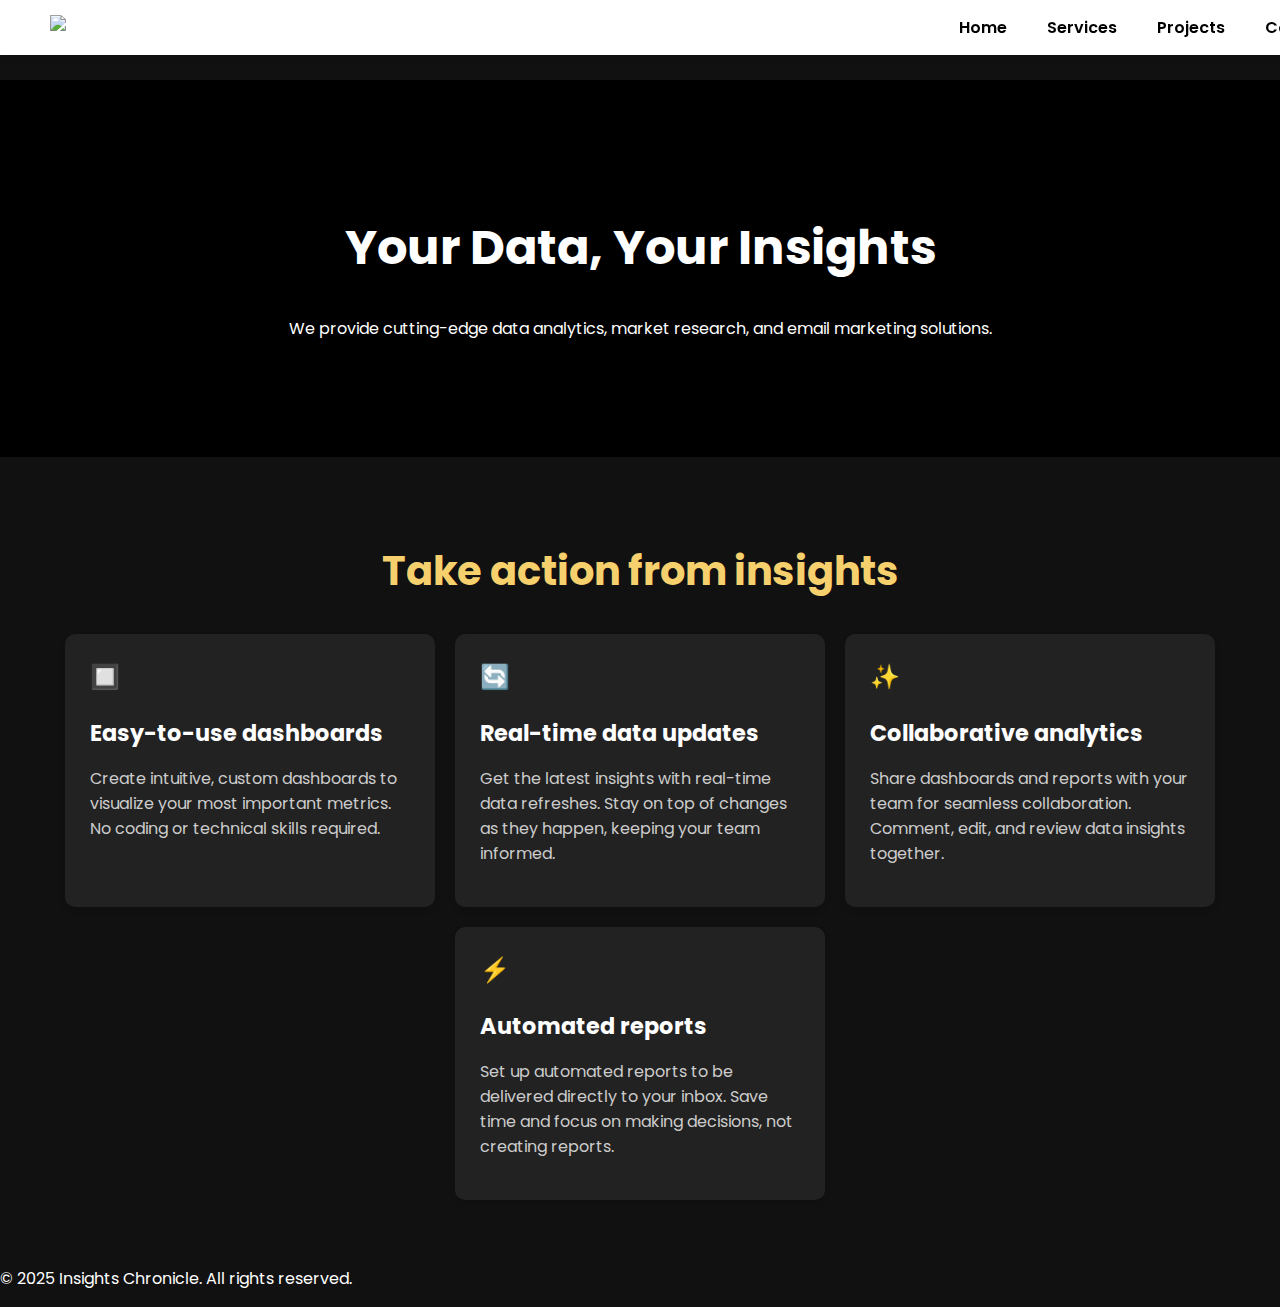
==== index.html @ 11c47a05 "Update index.html" ====
<!DOCTYPE html>
<html lang="en">
<head>
    <meta charset="UTF-8">
    <meta name="viewport" content="width=device-width, initial-scale=1.0">
    <title>Insights Chronicle</title>
    <link href="https://fonts.googleapis.com/css2?family=Poppins:wght@300;400;600&display=swap" rel="stylesheet">
    <style>
        body {
            font-family: 'Poppins', sans-serif;
            margin: 0;
            padding: 0;
            background: #111;
            color: white;
        }
        nav {
            display: flex;
            justify-content: space-between;
            align-items: center;
            background: white;
            padding: 15px 50px;
            position: fixed;
            width: 156%;
            top: 0;
            left: 0;
            z-index: 1000;
            box-shadow: 0px 4px 6px rgba(0, 0, 0, 0.1);
        }
        .logo img {
            height: 90px;
        }
        .nav-container {
            display: flex;
            justify-content: center;
            flex-grow: 1;
        }
        .nav-links {
            display: flex;
            gap: 40px;
            justify-content: center;
            flex-grow: 1;
        }
        nav a {
            color: black;
            text-decoration: none;
            font-weight: 600;
            transition: color 0.3s ease-in-out;
        }
        nav a:hover {
            color: #f39c12;
        }
        .hero {
            text-align: center;
            padding: 100px 20px;
            background: black;
            color: white;
            margin-top: 80px;
            animation: fadeIn 2s ease-in-out;
        }
        .hero h1 {
            font-size: 3rem;
        }
        .insights-section {
            text-align: center;
            padding: 50px;
            background: #111;
            color: white;
        }
        .insights-section h2 {
            font-size: 2.5rem;
            color: #f5d06d;
        }
        .insights-container {
            display: flex;
            justify-content: center;
            gap: 20px;
            flex-wrap: wrap;
            margin-top: 30px;
        }
        .insight-box {
            background: #222;
            padding: 25px;
            border-radius: 10px;
            width: 320px;
            text-align: left;
            box-shadow: 0px 4px 6px rgba(0, 0, 0, 0.1);
            transition: transform 0.3s ease-in-out;
        }
        .insight-box:hover {
            transform: scale(1.05);
        }
        .insight-box .icon {
            font-size: 24px;
            display: block;
            margin-bottom: 10px;
            color: #f5d06d;
        }
        .insight-box h3 {
            font-size: 1.4rem;
            margin-bottom: 10px;
            color: white;
        }
        .insight-box p {
            font-size: 1rem;
            color: #ccc;
        }
        @media (max-width: 768px) {
            .insights-container {
                flex-direction: column;
                align-items: center;
            }
            .nav-container {
                flex-direction: column;
            }
            .nav-links {
                flex-direction: column;
                text-align: center;
            }
        }
    </style>
</head>
<body>
    <nav>
        <div class="logo">
            <img src="https://raw.githubusercontent.com/alexpatrick26/InsightsChronicle/main/New%20-%20LOGO.png" alt="Insights Chronicle Logo">
        </div>
        <div class="nav-container">
            <div class="nav-links">
                <a href="#">Home</a>
                <a href="services.html">Services</a>
                <a href="projects.html">Projects</a>
                <a href="#">Contact</a>
            </div>
        </div>
    </nav>
    
    <section class="hero">
        <h1>Your Data, Your Insights</h1>
        <p>We provide cutting-edge data analytics, market research, and email marketing solutions.</p>
    </section>
    
    <section class="insights-section">
        <h2>Take action from insights</h2>
        <div class="insights-container">
            <div class="insight-box">
                <span class="icon">🔲</span>
                <h3>Easy-to-use dashboards</h3>
                <p>Create intuitive, custom dashboards to visualize your most important metrics. No coding or technical skills required.</p>
            </div>
            <div class="insight-box">
                <span class="icon">🔄</span>
                <h3>Real-time data updates</h3>
                <p>Get the latest insights with real-time data refreshes. Stay on top of changes as they happen, keeping your team informed.</p>
            </div>
            <div class="insight-box">
                <span class="icon">✨</span>
                <h3>Collaborative analytics</h3>
                <p>Share dashboards and reports with your team for seamless collaboration. Comment, edit, and review data insights together.</p>
            </div>
            <div class="insight-box">
                <span class="icon">⚡</span>
                <h3>Automated reports</h3>
                <p>Set up automated reports to be delivered directly to your inbox. Save time and focus on making decisions, not creating reports.</p>
            </div>
        </div>
    </section>

    <footer>
        <p>&copy; 2025 Insights Chronicle. All rights reserved.</p>
    </footer>
</body>
</html>
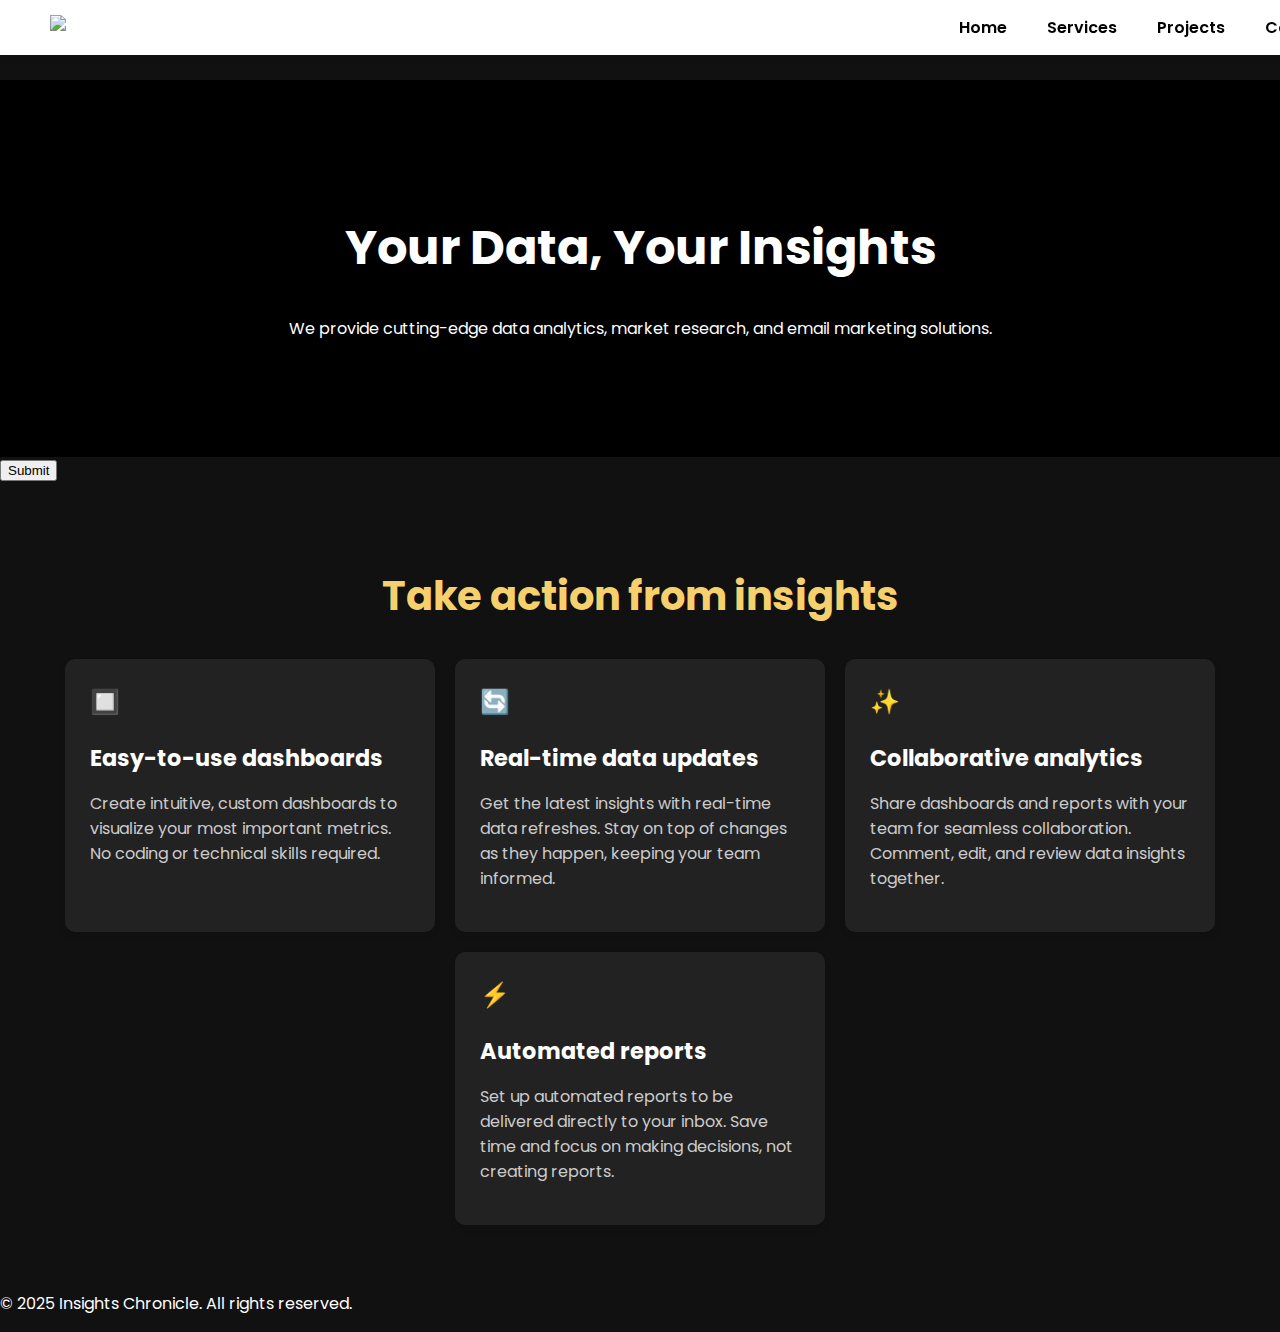
==== commit 794f7326: "Update index.html" ====
--- a/index.html
+++ b/index.html
@@ -126,10 +126,10 @@
         </div>
         <div class="nav-container">
             <div class="nav-links">
-                <a href="#">Home</a>
+                <a href="index.html">Home</a>
                 <a href="services.html">Services</a>
                 <a href="projects.html">Projects</a>
-                <a href="#">Contact</a>
+                <a href="contact.html">Contact</a>
             </div>
         </div>
     </nav>
@@ -138,6 +138,8 @@
         <h1>Your Data, Your Insights</h1>
         <p>We provide cutting-edge data analytics, market research, and email marketing solutions.</p>
     </section>
+
+    <button class="arc-btn-retro">Submit</button>
     
     <section class="insights-section">
         <h2>Take action from insights</h2>
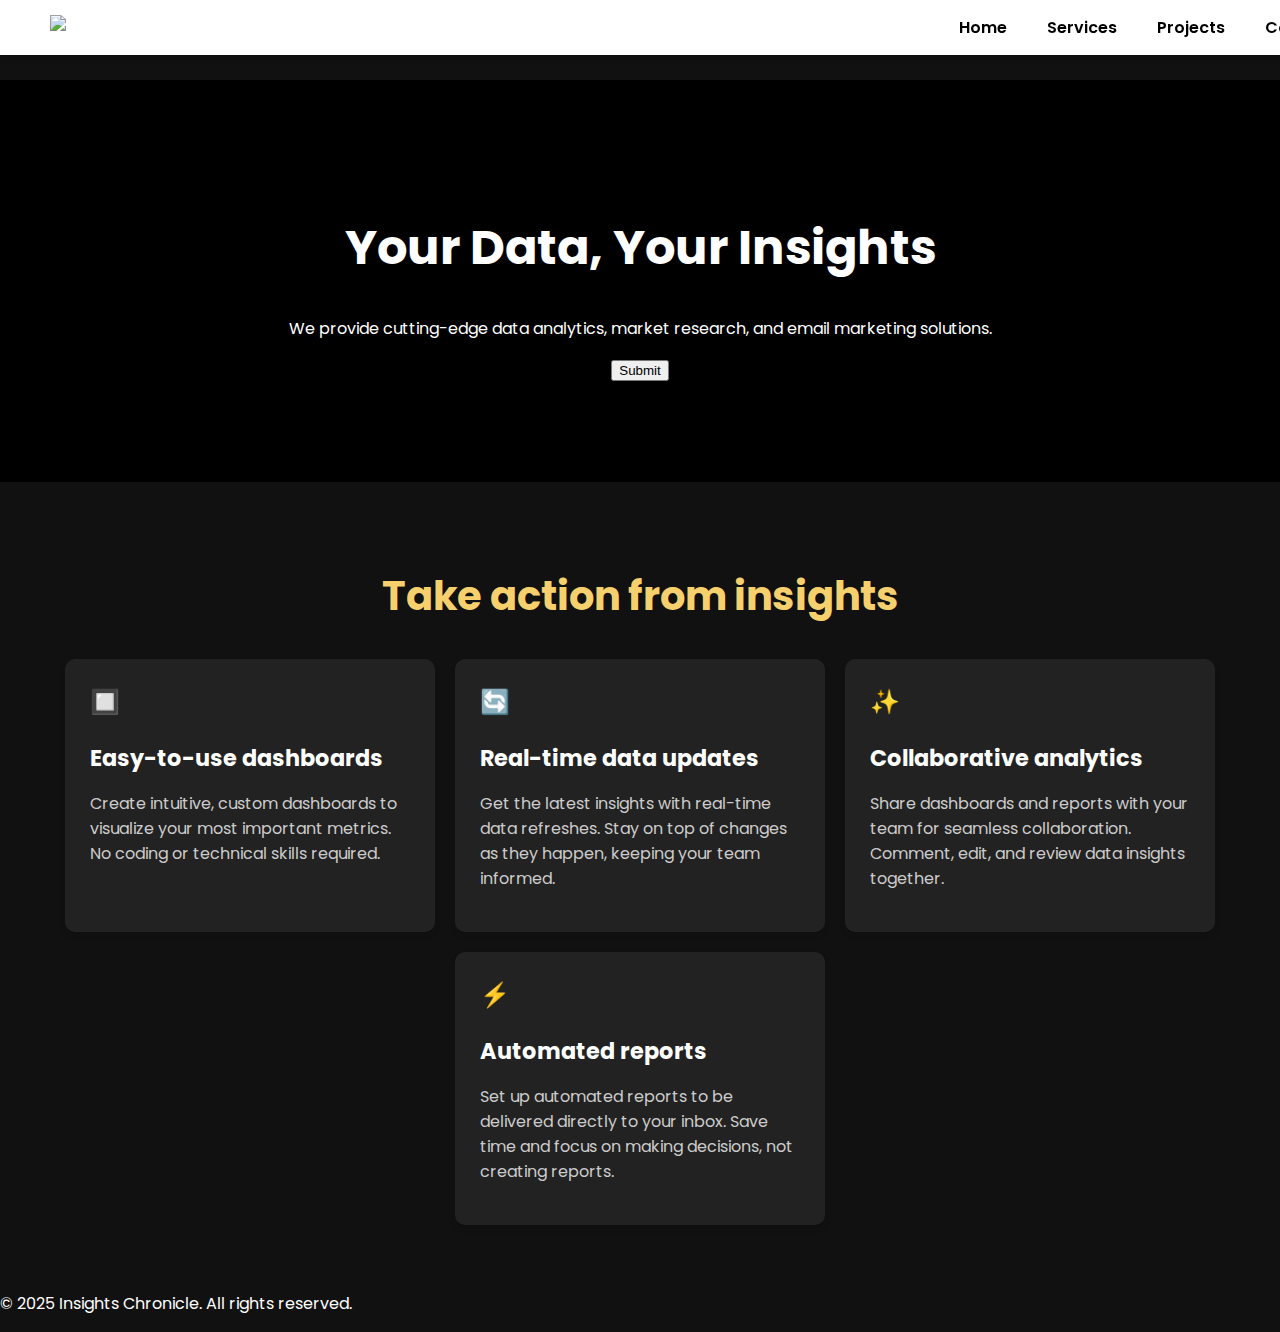
==== commit 24e54428: "Update index.html" ====
--- a/index.html
+++ b/index.html
@@ -137,9 +137,8 @@
     <section class="hero">
         <h1>Your Data, Your Insights</h1>
         <p>We provide cutting-edge data analytics, market research, and email marketing solutions.</p>
+<button class="arc-btn-retro">Submit</button>
     </section>
-
-    <button class="arc-btn-retro">Submit</button>
     
     <section class="insights-section">
         <h2>Take action from insights</h2>
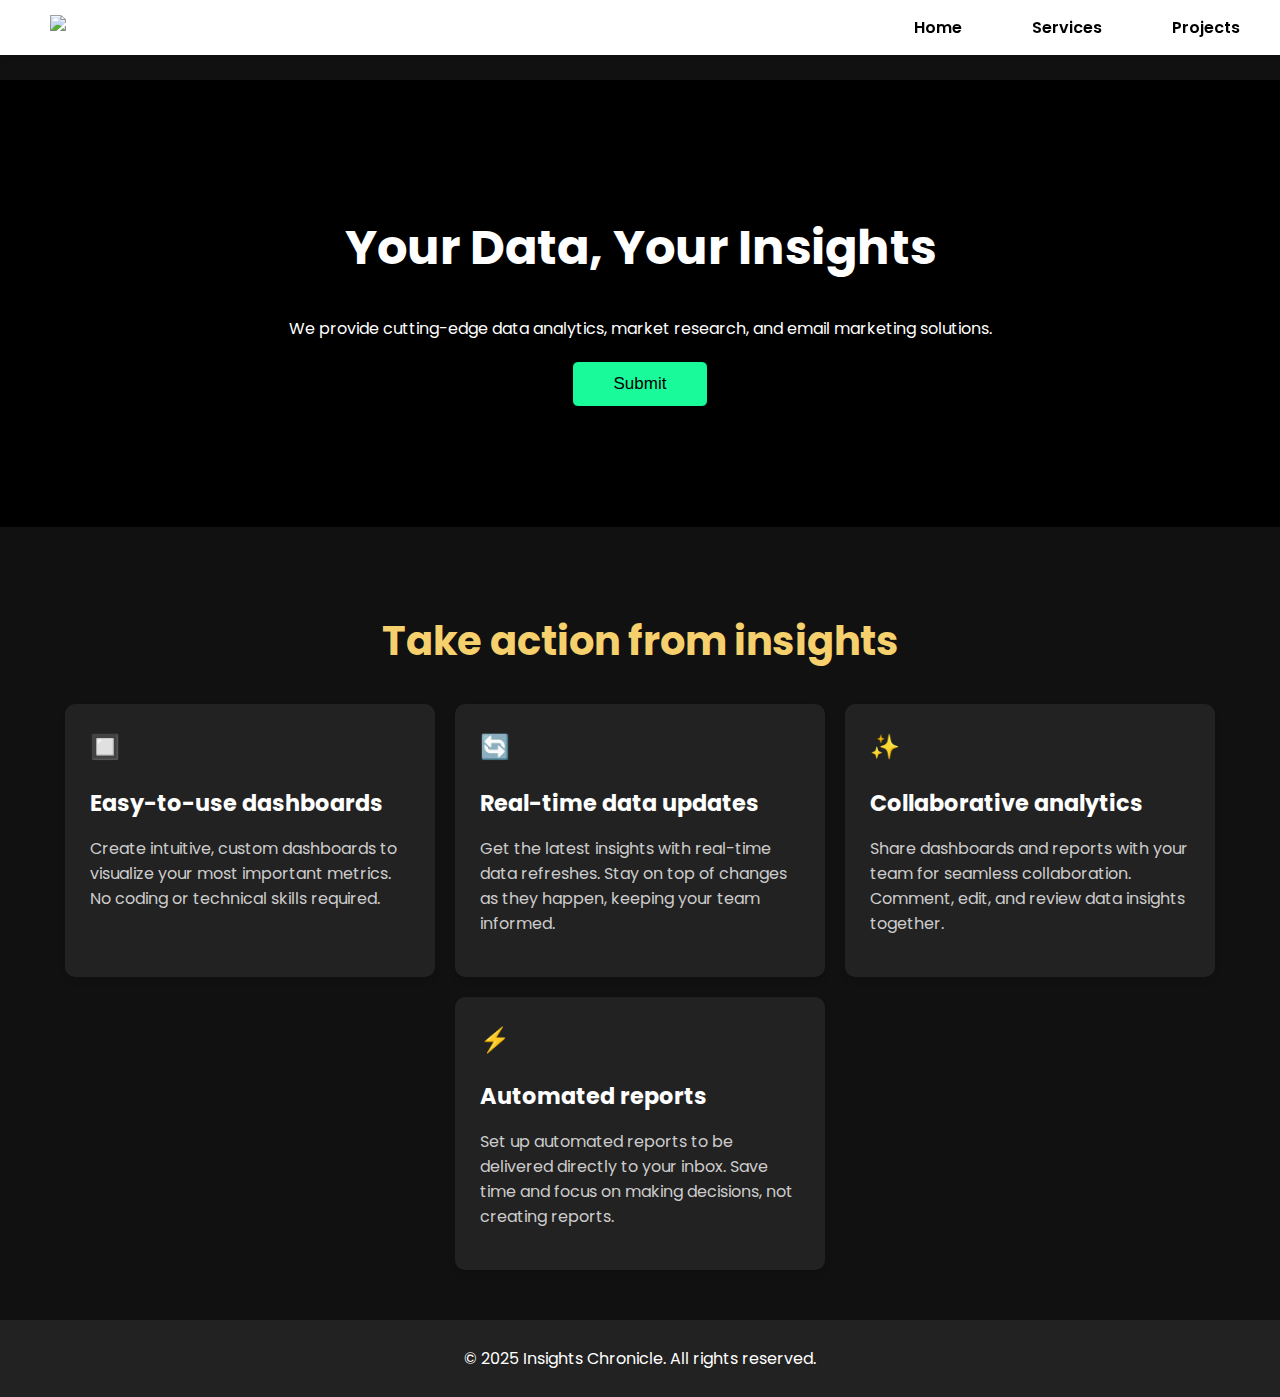
==== commit c2bce48f: "Update index.html" ====
--- a/index.html
+++ b/index.html
@@ -4,6 +4,8 @@
     <meta charset="UTF-8">
     <meta name="viewport" content="width=device-width, initial-scale=1.0">
     <title>Insights Chronicle</title>
+    <link rel="stylesheet" href="styles.css">
+
     <link href="https://fonts.googleapis.com/css2?family=Poppins:wght@300;400;600&display=swap" rel="stylesheet">
     <style>
         body {
--- a/styles.css
+++ b/styles.css
@@ -0,0 +1,135 @@
+body {
+    font-family: Arial, sans-serif;
+    margin: 0;
+    padding: 0;
+    text-align: center;
+}
+
+header {
+    background-color: #222;
+    color: white;
+    padding: 15px;
+}
+
+nav a {
+    color: white;
+    margin: 0 15px;
+    text-decoration: none;
+}
+
+.hero {
+    background: linear-gradient(to right, #4b6cb7, #182848);
+    color: white;
+    padding: 50px;
+}
+
+.services {
+    display: flex;
+    justify-content: space-around;
+    padding: 20px;
+}
+
+.service-box {
+    background-color: #eee;
+    padding: 20px;
+    border-radius: 8px;
+}
+
+footer {
+    background-color: #222;
+    color: white;
+    padding: 10px;
+}
+
+
+.project-container {
+    display: flex;
+    justify-content: space-between;
+    gap: 20px;
+    margin-top: 20px;
+}
+
+.project-text {
+    flex: 1;
+    padding: 20px;
+    background: #222;
+    border-radius: 10px;
+    text-align: left;
+    color: white;
+    box-shadow: 0px 4px 6px rgba(0, 0, 0, 0.1);
+}
+
+.project-text h2 {
+    font-size: 1.8rem;
+    color: #f5d06d;
+}
+
+.project-text p {
+    font-size: 1rem;
+    color: #ccc;
+}
+
+@media (max-width: 768px) {
+    .project-container {
+        flex-direction: column;
+        align-items: center;
+    }
+}
+
+nav {
+    display: flex;
+    justify-content: space-between; /* Keeps the logo on the left and nav links centered */
+    align-items: center;
+    background: white;
+    padding: 15px 50px;
+    position: fixed;
+    width: 100%;
+    top: 0;
+    left: 0;
+    z-index: 1000;
+    box-shadow: 0px 4px 6px rgba(0, 0, 0, 0.1);
+}
+
+.logo {
+    flex: 0 0 auto; /* Prevents the logo from shrinking */
+}
+
+.logo img {
+    height: 90px;
+}
+
+.nav-links {
+    flex: 1;
+    display: flex;
+    justify-content: center; /* Ensures the nav links are centered */
+    gap: 40px;
+}
+
+.nav-links a {
+    color: black;
+    text-decoration: none;
+    font-weight: 600;
+    transition: color 0.3s ease-in-out;
+}
+
+.nav-links a:hover {
+    color: #f39c12;
+}
+
+
+.arc-btn-retro {
+  width: 136px;
+  height: 46px;
+  background-color: #19fb9b;
+  border: 1px solid black;
+  border-radius: 6px;
+  cursor: pointer;
+  font-size: 17px;
+  transition: 0.4s;
+  display: block;
+  margin: 20px auto; /* Centering the button */
+}
+
+.arc-btn-retro:hover {
+  box-shadow: 5px 6px 0px rgb(0, 0, 0);
+}
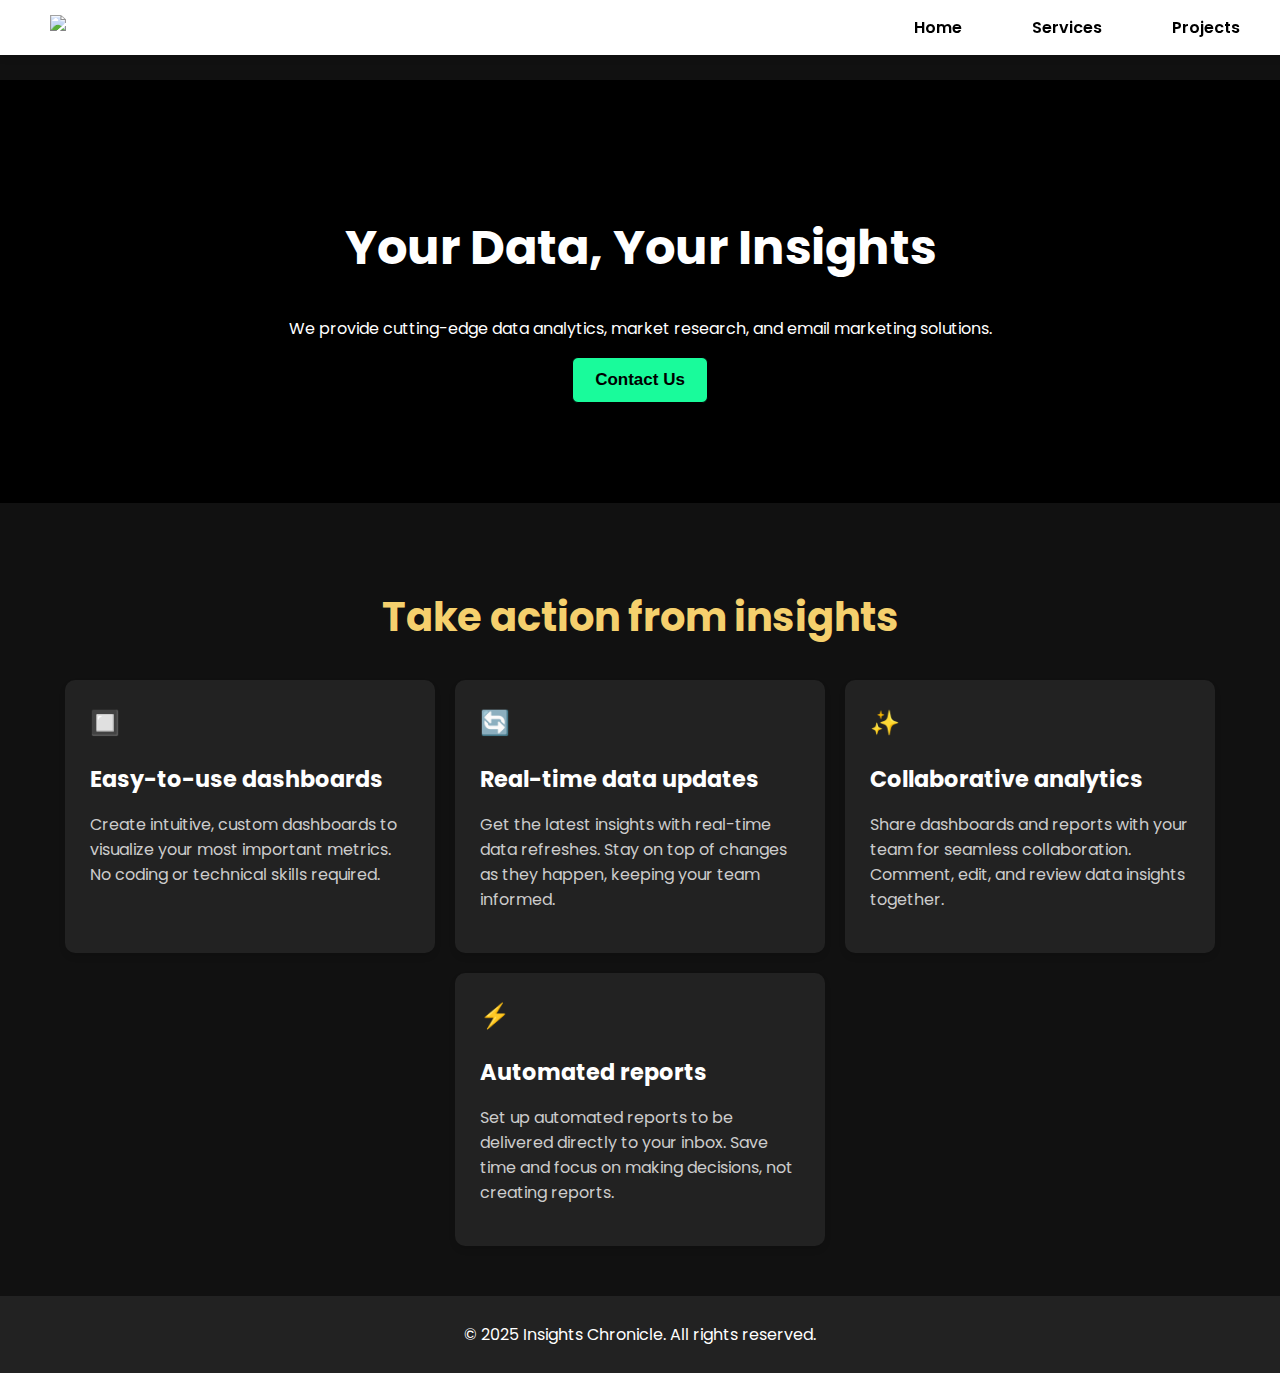
==== commit d3972de3: "Update index.html" ====
--- a/index.html
+++ b/index.html
@@ -139,7 +139,7 @@
     <section class="hero">
         <h1>Your Data, Your Insights</h1>
         <p>We provide cutting-edge data analytics, market research, and email marketing solutions.</p>
-<button class="arc-btn-retro">Submit</button>
+<button class="arc-btn-retro">Contact Us</button>
     </section>
     
     <section class="insights-section">
--- a/styles.css
+++ b/styles.css
@@ -120,16 +120,21 @@
 .arc-btn-retro {
   width: 136px;
   height: 46px;
-  background-color: #19fb9b;
+  background-color: #19fb9b; /* Neon Green */
   border: 1px solid black;
   border-radius: 6px;
   cursor: pointer;
   font-size: 17px;
   transition: 0.4s;
-  display: block;
-  margin: 20px auto; /* Centering the button */
+  font-weight: bold;
+  display: inline-block;
 }
 
 .arc-btn-retro:hover {
-  box-shadow: 5px 6px 0px rgb(0, 0, 0);
+  box-shadow: 5px 6px 0px rgb(0, 0, 0); /* Black Shadow Effect */
 }
+
+.arc-btn-retro:hover {
+  box-shadow: 5px 6px 0px rgb(0, 0, 0) !important;
+}
+
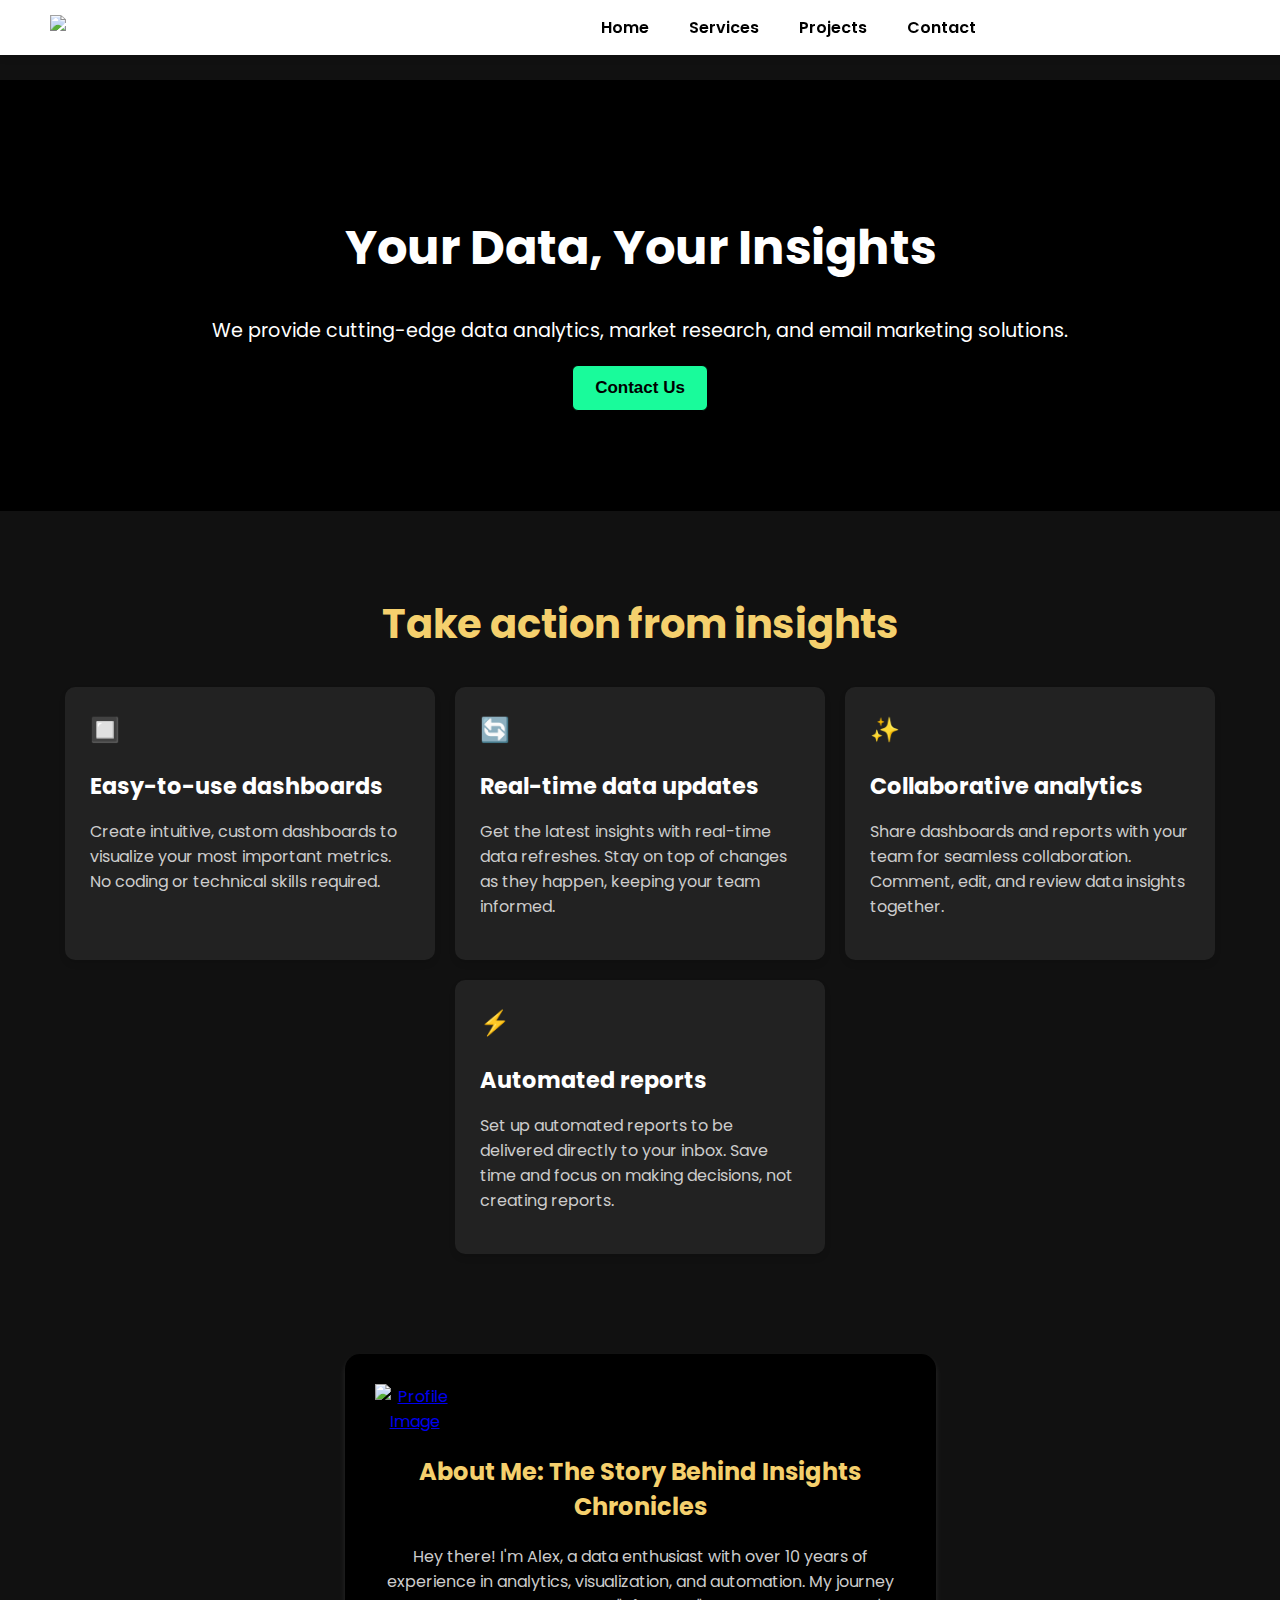
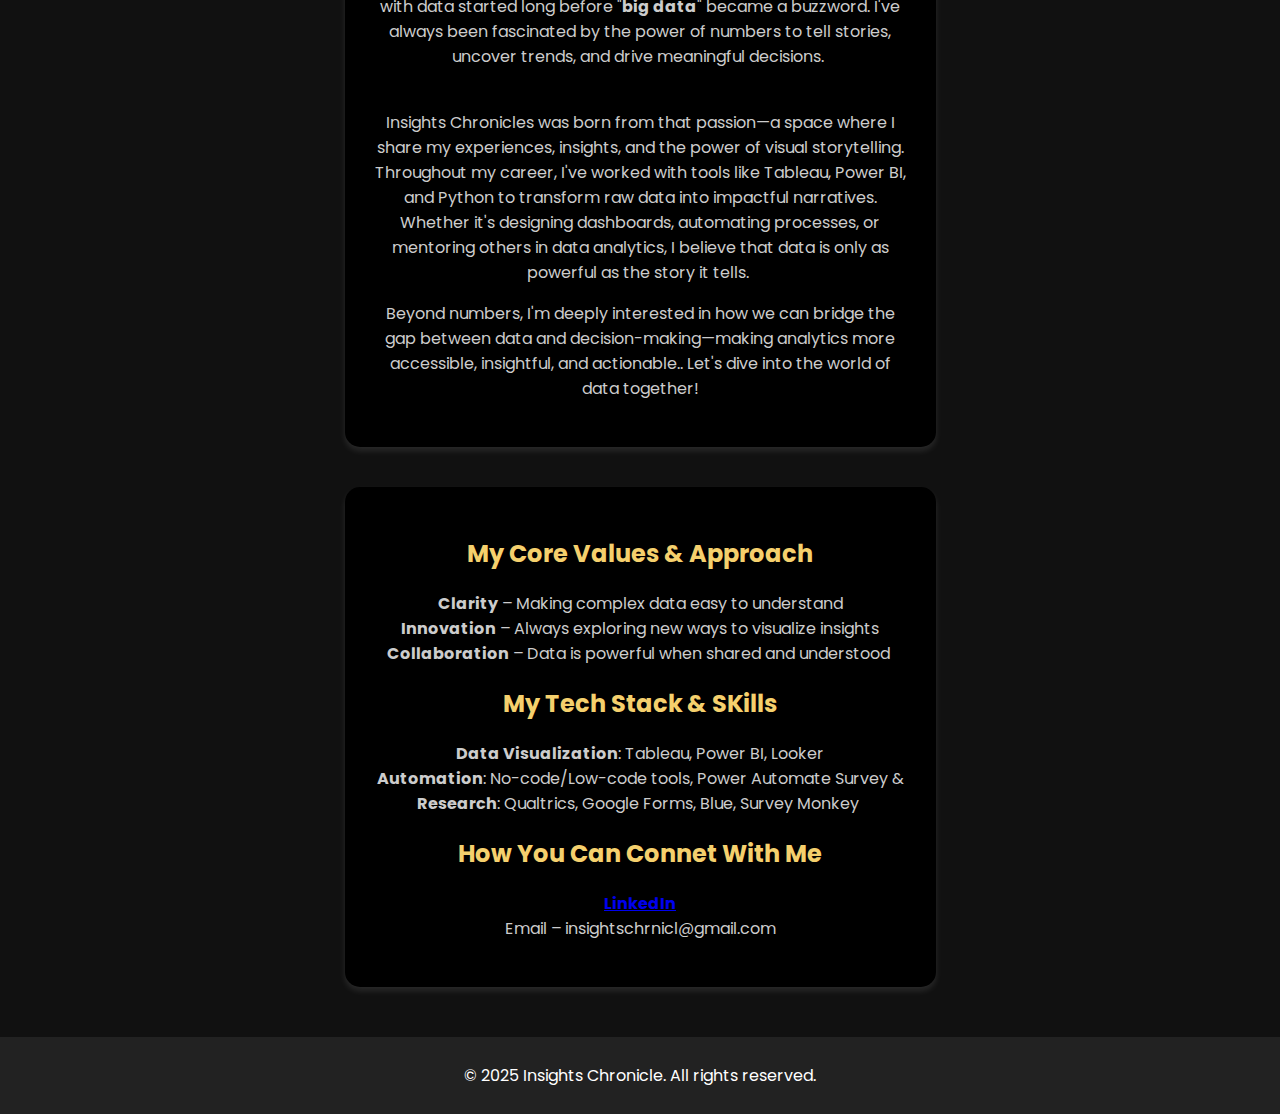
==== commit 3b1ae87f: "Update index.html" ====
--- a/index.html
+++ b/index.html
@@ -22,7 +22,7 @@
             background: white;
             padding: 15px 50px;
             position: fixed;
-            width: 156%;
+            width: 100%;
             top: 0;
             left: 0;
             z-index: 1000;
@@ -106,17 +106,49 @@
             font-size: 1rem;
             color: #ccc;
         }
+
+        /* NEWLY ADDED ABOUT ME SECTION */
+        .about-me-section {
+            padding: 50px;
+            background: #111;
+            display: flex;
+            justify-content: center;
+        }
+        .about-container {
+            display: flex;
+            justify-content: center;
+            gap: 40px;
+            flex-wrap: wrap;
+            max-width: 1200px;
+        }
+        .about-box {
+            background: black;
+            padding: 30px;
+            border-radius: 15px;
+            color: white;
+            width: 45%;
+            box-shadow: 0px 4px 6px rgba(255, 255, 255, 0.1);
+        }
+        .about-box h2 {
+            color: #f5d06d;
+        }
+        .about-box p {
+            color: #ccc;
+        }
+        .profile-img {
+            width: 80px;
+            height: auto;
+            display: block;
+            margin-bottom: 20px;
+        }
+
         @media (max-width: 768px) {
-            .insights-container {
+            .about-container {
                 flex-direction: column;
                 align-items: center;
             }
-            .nav-container {
-                flex-direction: column;
-            }
-            .nav-links {
-                flex-direction: column;
-                text-align: center;
+            .about-box {
+                width: 90%;
             }
         }
     </style>
@@ -139,7 +171,7 @@
     <section class="hero">
         <h1>Your Data, Your Insights</h1>
         <p>We provide cutting-edge data analytics, market research, and email marketing solutions.</p>
-<button class="arc-btn-retro">Contact Us</button>
+        <button class="arc-btn-retro">Contact Us</button>
     </section>
     
     <section class="insights-section">
@@ -168,6 +200,31 @@
         </div>
     </section>
 
+    <!-- ABOUT ME SECTION -->
+    <section class="about-me-section">
+        <div class="about-container">
+          <div class="about-box">
+            <a href="https://www.linkedin.com/company/insights-chronicle/ "><img src="https://raw.githubusercontent.com/alexpatrick26/InsightsChronicle/main/my-notion-face-transparent.png" alt="Profile Image" class="profile-img"></a>
+<h2>About Me: The Story Behind Insights Chronicles</h2>
+            <p>Hey there! I'm Alex, a data enthusiast with over 10 years of experience in analytics, visualization, and automation. My journey with data started long before "<strong>big data</strong>" became a buzzword. I've always been fascinated by the power of numbers to tell stories, uncover trends, and drive meaningful decisions.&nbsp;</p>
+            <p><br>
+            Insights Chronicles was born from that passion—a space where I share my experiences, insights, and the power of visual storytelling. Throughout my career, I've worked with tools like Tableau, Power BI, and Python to transform raw data into impactful narratives. Whether it's designing dashboards, automating processes, or mentoring others in data analytics, I believe that data is only as powerful as the story it tells.&nbsp;</p>
+              <p>Beyond numbers, I'm deeply interested in how we can bridge the gap between data and decision-making—making analytics more accessible, insightful, and actionable.. Let's dive into the world of data together! </p>
+          </div>
+          <div class="about-box">
+            <h2>My Core Values & Approach</h2>
+                <p><strong>Clarity</strong> – Making complex data easy to understand <br>
+                <strong>Innovation</strong> – Always exploring new ways to visualize insights <strong>Collaboration</strong> – Data is powerful when shared and understood&nbsp;</p>
+                <h2>My Tech Stack &amp; SKills</h2>
+            <p><strong>Data Visualization</strong>: Tableau, Power BI, Looker<br>
+                  <strong> Automation</strong>: No-code/Low-code tools, Power Automate Survey &amp; <strong>Research</strong>: Qualtrics, Google Forms, Blue, Survey Monkey&nbsp;</p>
+                <h2>How You Can Connet With Me</h2>
+<p><a href="https://www.linkedin.com/company/insights-chronicle/ "><strong>LinkedIn</strong></a> <br>
+Email – insightschrnicl@gmail.com</p>
+            </div>
+        </div>
+    </section>
+
     <footer>
         <p>&copy; 2025 Insights Chronicle. All rights reserved.</p>
     </footer>
--- a/styles.css
+++ b/styles.css
@@ -1,3 +1,4 @@
+/* General Styles */
 body {
     font-family: Arial, sans-serif;
     margin: 0;
@@ -5,43 +6,92 @@
     text-align: center;
 }
 
+/* Header */
 header {
     background-color: #222;
     color: white;
     padding: 15px;
 }
 
-nav a {
-    color: white;
-    margin: 0 15px;
-    text-decoration: none;
+/* Navigation */
+nav {
+    display: flex;
+    justify-content: space-between;
+    align-items: center;
+    background: white;
+    padding: 15px 50px;
+    position: fixed;
+    width: 100%;
+    top: 0;
+    left: 0;
+    z-index: 1000;
+    box-shadow: 0px 4px 6px rgba(0, 0, 0, 0.1);
 }
 
+.nav-links {
+    flex: 1;
+    display: flex;
+    justify-content: center;
+    gap: 40px;
+}
+
+.nav-links a {
+    color: black;
+    text-decoration: none;
+    font-weight: 600;
+    transition: color 0.3s ease-in-out;
+}
+
+.nav-links a:hover {
+    color: #f39c12;
+}
+
+/* Logo */
+.logo {
+    flex: 0 0 auto;
+}
+
+.logo img {
+    height: 90px;
+}
+
+/* Hero Section */
 .hero {
     background: linear-gradient(to right, #4b6cb7, #182848);
     color: white;
     padding: 50px;
 }
 
+.hero h1 {
+    font-size: 3rem;
+}
+
+.hero p {
+    font-size: 1.2rem;
+}
+
+/* Services Section */
 .services {
     display: flex;
     justify-content: space-around;
     padding: 20px;
 }
 
+/* Service Boxes */
 .service-box {
     background-color: #eee;
     padding: 20px;
     border-radius: 8px;
 }
 
+/* Footer */
 footer {
     background-color: #222;
     color: white;
     padding: 10px;
 }
 
-
+/* Projects Section */
 .project-container {
     display: flex;
     justify-content: space-between;
@@ -69,72 +119,60 @@
     color: #ccc;
 }
 
+/* Responsive Design */
 @media (max-width: 768px) {
+    /* Adjust Navigation */
+    .nav-links {
+        flex-direction: column;
+        gap: 5px; /* Reduce gap to avoid excess spacing */
+        margin-top: 5px;
+    }
+
+    /* Adjust Logo Size for Mobile */
+    .logo img {
+        height: 50px; /* Smaller logo for mobile */
+    }
+
+    /* Reduce Padding for Hero Section */
+    .hero {
+        padding: 40px 20px; /* Reduce padding */
+    }
+
+    .hero h1 {
+        font-size: 22px; /* Make text slightly smaller */
+    }
+
+    .hero p {
+        font-size: 16px;
+    }
+
+    /* Ensure Button is Properly Spaced */
+    .arc-btn-retro {
+        margin-top: 15px; /* Add space below */
+    }
+
+    /* Make Project Containers Stack */
     .project-container {
         flex-direction: column;
         align-items: center;
     }
 }
 
-nav {
-    display: flex;
-    justify-content: space-between; /* Keeps the logo on the left and nav links centered */
-    align-items: center;
-    background: white;
-    padding: 15px 50px;
-    position: fixed;
-    width: 100%;
-    top: 0;
-    left: 0;
-    z-index: 1000;
-    box-shadow: 0px 4px 6px rgba(0, 0, 0, 0.1);
-}
-
-.logo {
-    flex: 0 0 auto; /* Prevents the logo from shrinking */
-}
-
-.logo img {
-    height: 90px;
-}
-
-.nav-links {
-    flex: 1;
-    display: flex;
-    justify-content: center; /* Ensures the nav links are centered */
-    gap: 40px;
-}
-
-.nav-links a {
-    color: black;
-    text-decoration: none;
-    font-weight: 600;
-    transition: color 0.3s ease-in-out;
-}
-
-.nav-links a:hover {
-    color: #f39c12;
-}
-
-
+/* Button Styling */
 .arc-btn-retro {
-  width: 136px;
-  height: 46px;
-  background-color: #19fb9b; /* Neon Green */
-  border: 1px solid black;
-  border-radius: 6px;
-  cursor: pointer;
-  font-size: 17px;
-  transition: 0.4s;
-  font-weight: bold;
-  display: inline-block;
+    width: 136px;
+    height: 46px;
+    background-color: #19fb9b; /* Neon Green */
+    border: 1px solid black;
+    border-radius: 6px;
+    cursor: pointer;
+    font-size: 17px;
+    transition: box-shadow 0.4s ease-in-out;
+    font-weight: bold;
+    display: inline-block;
 }
 
 .arc-btn-retro:hover {
-  box-shadow: 5px 6px 0px rgb(0, 0, 0); /* Black Shadow Effect */
+    box-shadow: 0px 0px 10px rgba(255, 255, 255, 0.8) !important; /* Soft white glow */
+    transform: translateY(-2px);
 }
-
-.arc-btn-retro:hover {
-  box-shadow: 5px 6px 0px rgb(0, 0, 0) !important;
-}
-
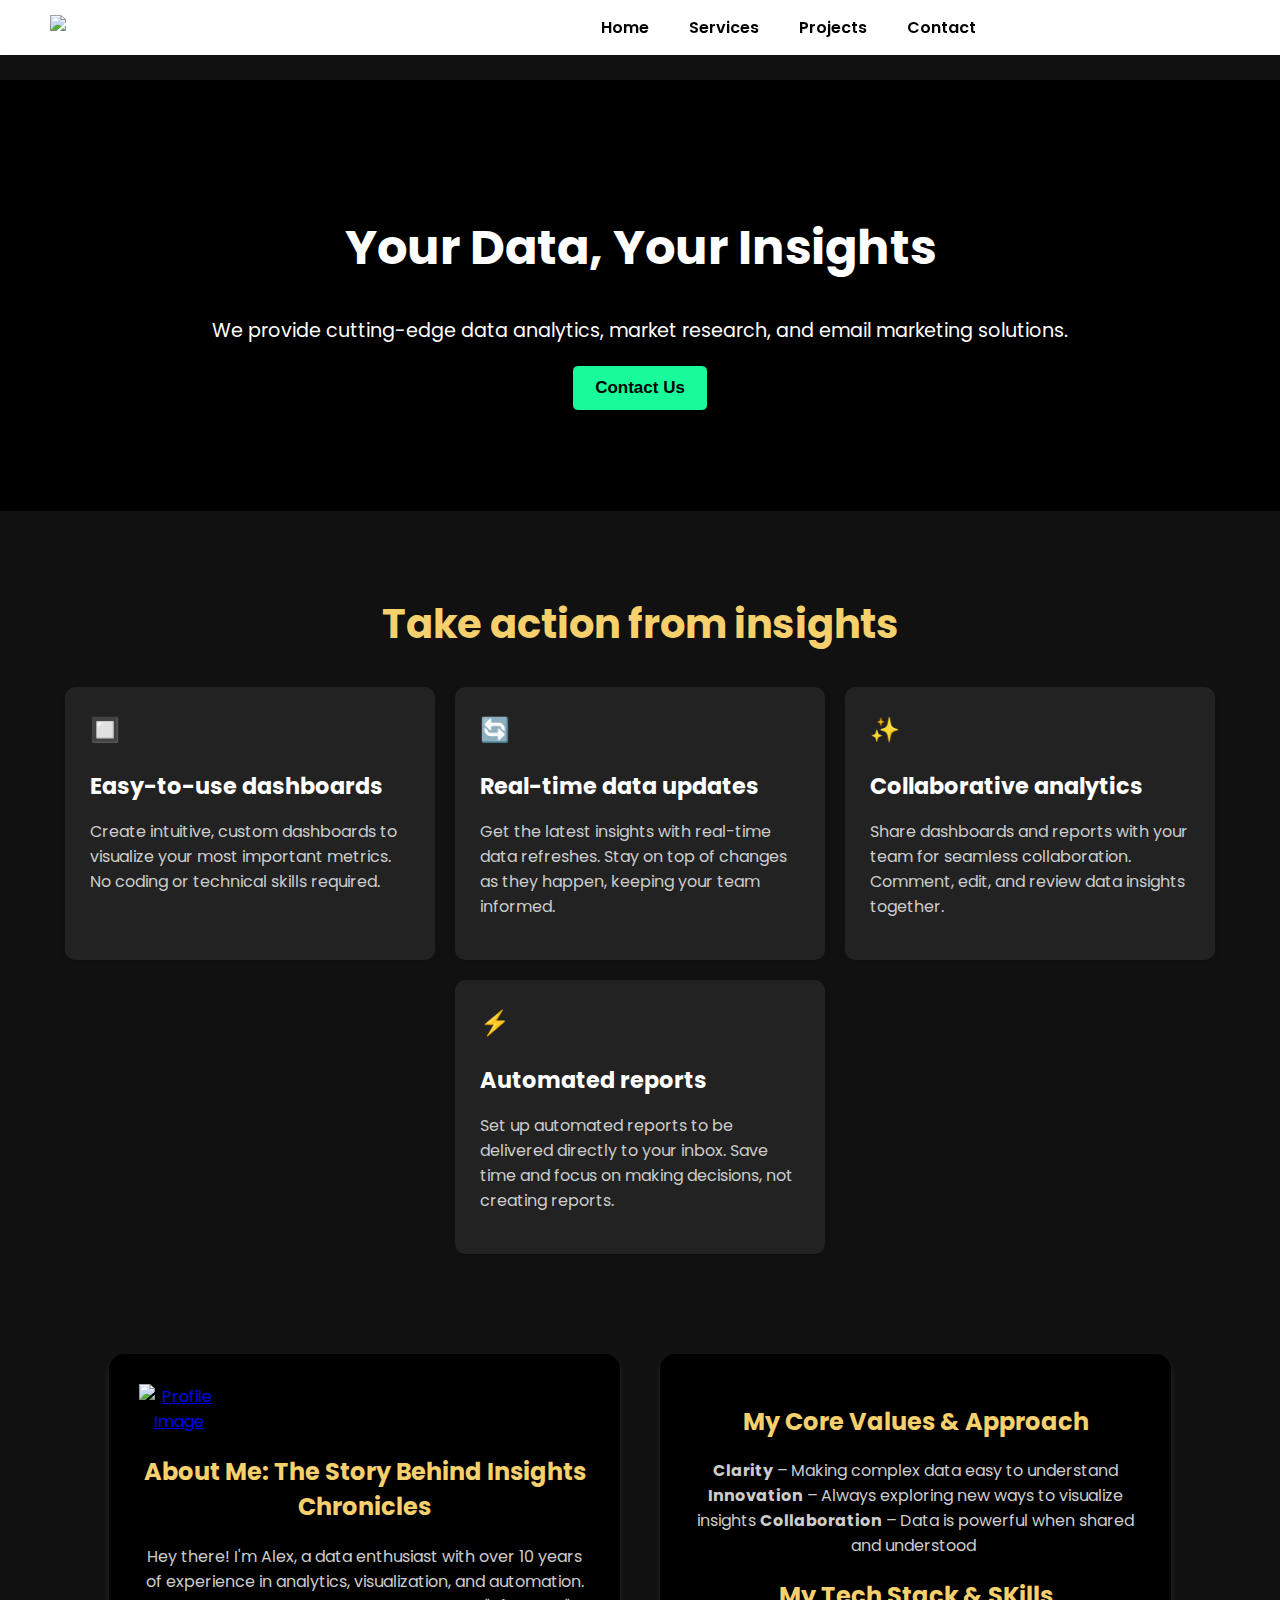
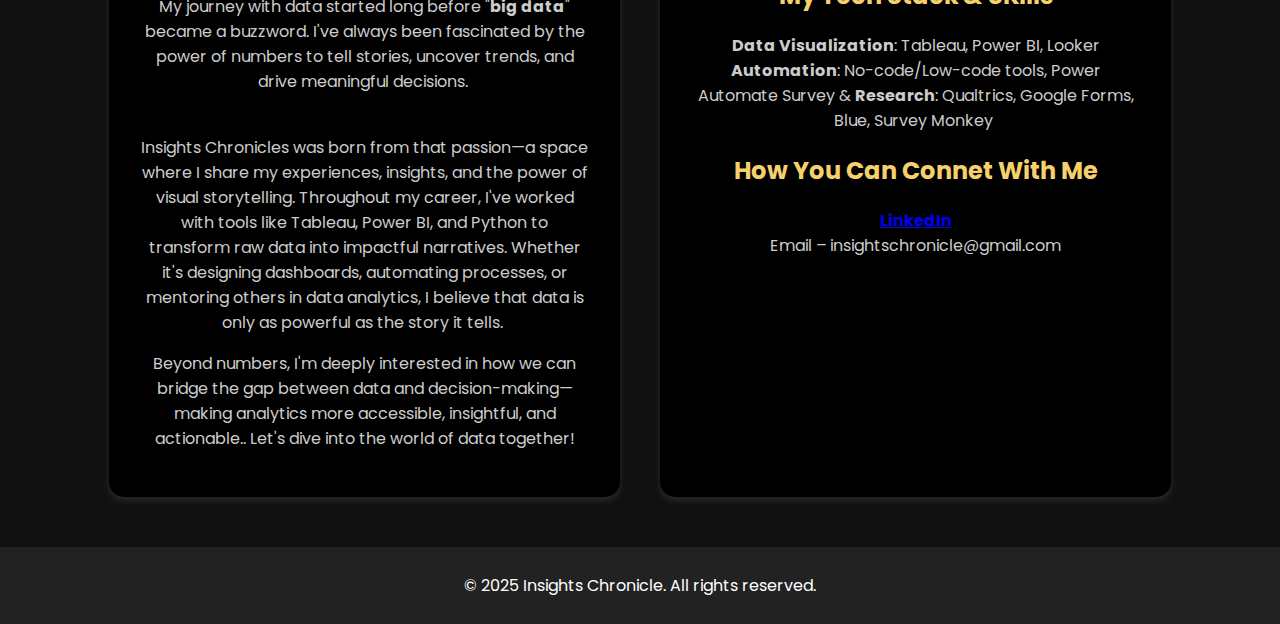
==== commit d3b853ac: "Update index.html" ====
--- a/index.html
+++ b/index.html
@@ -220,7 +220,7 @@
                   <strong> Automation</strong>: No-code/Low-code tools, Power Automate Survey &amp; <strong>Research</strong>: Qualtrics, Google Forms, Blue, Survey Monkey&nbsp;</p>
                 <h2>How You Can Connet With Me</h2>
 <p><a href="https://www.linkedin.com/company/insights-chronicle/ "><strong>LinkedIn</strong></a> <br>
-Email – insightschrnicl@gmail.com</p>
+Email – insightschronicle@gmail.com</p>
             </div>
         </div>
     </section>
--- a/styles.css
+++ b/styles.css
@@ -117,45 +117,6 @@
 .project-text p {
     font-size: 1rem;
     color: #ccc;
-}
-
-/* Responsive Design */
-@media (max-width: 768px) {
-    /* Adjust Navigation */
-    .nav-links {
-        flex-direction: column;
-        gap: 5px; /* Reduce gap to avoid excess spacing */
-        margin-top: 5px;
-    }
-
-    /* Adjust Logo Size for Mobile */
-    .logo img {
-        height: 50px; /* Smaller logo for mobile */
-    }
-
-    /* Reduce Padding for Hero Section */
-    .hero {
-        padding: 40px 20px; /* Reduce padding */
-    }
-
-    .hero h1 {
-        font-size: 22px; /* Make text slightly smaller */
-    }
-
-    .hero p {
-        font-size: 16px;
-    }
-
-    /* Ensure Button is Properly Spaced */
-    .arc-btn-retro {
-        margin-top: 15px; /* Add space below */
-    }
-
-    /* Make Project Containers Stack */
-    .project-container {
-        flex-direction: column;
-        align-items: center;
-    }
 }
 
 /* Button Styling */
@@ -176,3 +137,98 @@
     box-shadow: 0px 0px 10px rgba(255, 255, 255, 0.8) !important; /* Soft white glow */
     transform: translateY(-2px);
 }
+
+/* ===== ABOUT ME SECTION (NEW) ===== */
+.about-me-section {
+    padding: 50px;
+    background: #111;
+    display: flex;
+    justify-content: center;
+    align-items: center;
+}
+
+.about-container {
+    display: flex;
+    justify-content: space-between;
+    align-items: stretch;
+    gap: 40px;
+    flex-wrap: nowrap; /* Prevent stacking on desktop */
+    max-width: 1200px;
+    width: 90%;
+}
+
+.about-box {
+    background: black;
+    padding: 30px;
+    border-radius: 15px;
+    color: white;
+    flex: 1; /* Ensures both boxes take equal width */
+    box-shadow: 0px 4px 6px rgba(255, 255, 255, 0.1);
+    min-height: 100%;
+}
+
+/* Styling for About Section Text */
+.about-box h2 {
+    color: #f5d06d;
+}
+
+.about-box p {
+    color: #ccc;
+}
+
+/* Profile Image */
+.profile-img {
+    width: 80px;
+    height: auto;
+    display: block;
+    margin-bottom: 20px;
+}
+
+/* Responsive Design */
+@media (max-width: 768px) {
+    /* Adjust Navigation */
+    .nav-links {
+        flex-direction: column;
+        gap: 5px; /* Reduce gap to avoid excess spacing */
+        margin-top: 5px;
+    }
+
+    /* Adjust Logo Size for Mobile */
+    .logo img {
+        height: 50px; /* Smaller logo for mobile */
+    }
+
+    /* Reduce Padding for Hero Section */
+    .hero {
+        padding: 40px 20px; /* Reduce padding */
+    }
+
+    .hero h1 {
+        font-size: 22px; /* Make text slightly smaller */
+    }
+
+    .hero p {
+        font-size: 16px;
+    }
+
+    /* Ensure Button is Properly Spaced */
+    .arc-btn-retro {
+        margin-top: 15px; /* Add space below */
+    }
+
+    /* Make Project Containers Stack */
+    .project-container {
+        flex-direction: column;
+        align-items: center;
+    }
+
+    /* ✅ FIXED: Make About Boxes Stack on Mobile */
+    .about-container {
+        flex-direction: column;
+        align-items: center;
+    }
+
+    .about-box {
+        width: 90%;
+    }
+}
